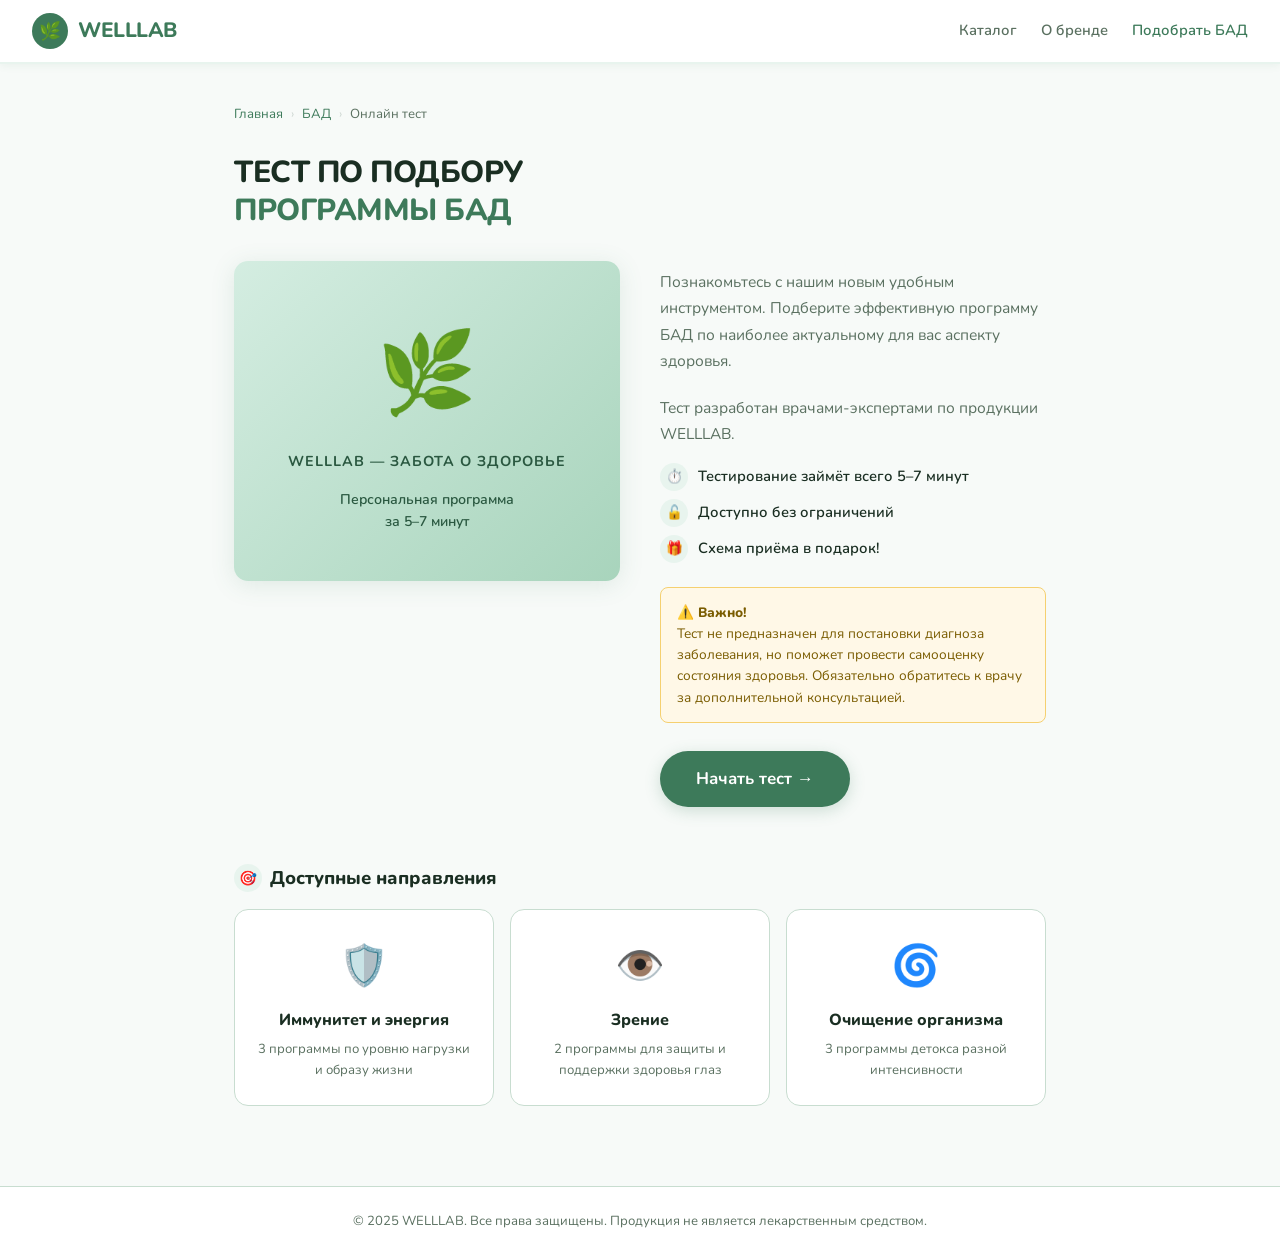
==== index.html @ 95572bc6 "проект ver 1" ====
<!DOCTYPE html>
<html lang="ru">
<head>
  <meta charset="UTF-8"/>
  <meta name="viewport" content="width=device-width, initial-scale=1.0"/>
  <title>Тест по подбору БАД — WELLLAB</title>
  <link rel="preconnect" href="https://fonts.googleapis.com"/>
  <link href="https://fonts.googleapis.com/css2?family=Nunito:wght@400;600;700;800;900&display=swap" rel="stylesheet"/>
  <link rel="stylesheet" href="styles.css"/>
</head>
<body>

<!-- HEADER -->
<header class="site-header">
  <a href="index.html" class="logo">
    <div class="logo-icon">🌿</div>
    WELLLAB
  </a>
  <nav class="header-nav">
    <a href="#">Каталог</a>
    <a href="#">О бренде</a>
    <a href="index.html" style="color:var(--green)">Подобрать БАД</a>
  </nav>
</header>

<!-- MAIN -->
<main class="main-content">

  <!-- BREADCRUMBS -->
  <nav class="breadcrumbs">
    <a href="#">Главная</a>
    <span class="sep">›</span>
    <a href="#">БАД</a>
    <span class="sep">›</span>
    <span>Онлайн тест</span>
  </nav>

  <!-- PAGE TITLE -->
  <h1 class="page-title" style="margin-bottom:32px;">
    ТЕСТ ПО ПОДБОРУ<br/><span>ПРОГРАММЫ БАД</span>
  </h1>

  <!-- HERO -->
  <div class="welcome-hero">
    <div class="welcome-banner">
      <div class="welcome-banner-inner">
        <span class="banner-emoji">🌿</span>
        <div class="banner-label">WELLLAB — забота о здоровье</div>
        <div style="margin-top:16px;font-size:0.88rem;color:var(--green-dark);font-weight:600;line-height:1.5;">
          Персональная программа<br/>за 5–7 минут
        </div>
      </div>
    </div>

    <div class="welcome-info">
      <p class="welcome-description">
        Познакомьтесь с нашим новым удобным инструментом. Подберите эффективную программу БАД по наиболее актуальному для вас аспекту здоровья.
      </p>
      <p class="welcome-description" style="margin-bottom:16px;">
        Тест разработан врачами-экспертами по продукции WELLLAB.
      </p>

      <ul class="welcome-features">
        <li>
          <span class="feature-icon">⏱️</span>
          Тестирование займёт всего 5–7 минут
        </li>
        <li>
          <span class="feature-icon">🔓</span>
          Доступно без ограничений
        </li>
        <li>
          <span class="feature-icon">🎁</span>
          Схема приёма в подарок!
        </li>
      </ul>

      <div class="warning-box">
        <strong>⚠️ Важно!</strong><br/>
        Тест не предназначен для постановки диагноза заболевания, но поможет провести самооценку состояния здоровья. Обязательно обратитесь к врачу за дополнительной консультацией.
      </div>

      <a href="test.html" class="btn-primary" style="font-size:1.05rem;padding:15px 36px;">
        Начать тест →
      </a>
    </div>
  </div>

  <!-- DIRECTIONS BLOCK -->
  <div style="margin-top:48px;">
    <h2 class="section-title">
      <span class="section-icon">🎯</span>
      Доступные направления
    </h2>
    <div style="display:grid;grid-template-columns:repeat(3,1fr);gap:16px;">
      <div style="background:var(--white);border:1.5px solid var(--border);border-radius:var(--radius);padding:24px 20px;text-align:center;">
        <div style="font-size:2.5rem;margin-bottom:10px;">🛡️</div>
        <div style="font-weight:800;color:var(--text);margin-bottom:6px;">Иммунитет и энергия</div>
        <div style="font-size:0.82rem;color:var(--text-muted);">3 программы по уровню нагрузки и образу жизни</div>
      </div>
      <div style="background:var(--white);border:1.5px solid var(--border);border-radius:var(--radius);padding:24px 20px;text-align:center;">
        <div style="font-size:2.5rem;margin-bottom:10px;">👁️</div>
        <div style="font-weight:800;color:var(--text);margin-bottom:6px;">Зрение</div>
        <div style="font-size:0.82rem;color:var(--text-muted);">2 программы для защиты и поддержки здоровья глаз</div>
      </div>
      <div style="background:var(--white);border:1.5px solid var(--border);border-radius:var(--radius);padding:24px 20px;text-align:center;">
        <div style="font-size:2.5rem;margin-bottom:10px;">🌀</div>
        <div style="font-weight:800;color:var(--text);margin-bottom:6px;">Очищение организма</div>
        <div style="font-size:0.82rem;color:var(--text-muted);">3 программы детокса разной интенсивности</div>
      </div>
    </div>
  </div>

</main>

<footer class="site-footer">
  © 2025 WELLLAB. Все права защищены. Продукция не является лекарственным средством.
</footer>

</body>
</html>
---- styles.css ----
/* ===== CSS VARIABLES ===== */
:root {
  --green: #3d7a5a;
  --green-dark: #2a5840;
  --green-light: #e8f4ee;
  --green-mid: #6aab84;
  --accent: #f0a500;
  --accent-light: #fff8e7;
  --text: #1a2e22;
  --text-muted: #5a7060;
  --border: #c8ddd0;
  --bg: #f7faf8;
  --white: #ffffff;
  --red: #d94040;
  --red-light: #fdf0f0;
  --gray-light: #d0d8d4;
  --gray-mid: #8a9e94;
  --shadow: 0 2px 16px rgba(61,122,90,0.10);
  --shadow-card: 0 4px 24px rgba(61,122,90,0.13);
  --radius: 14px;
  --radius-sm: 8px;
}

/* ===== RESET & BASE ===== */
*, *::before, *::after { box-sizing: border-box; margin: 0; padding: 0; }

html { font-size: 16px; scroll-behavior: smooth; }

body {
  font-family: 'Nunito', 'Segoe UI', Arial, sans-serif;
  background: var(--bg);
  color: var(--text);
  min-height: 100vh;
  line-height: 1.6;
}

/* ===== HEADER ===== */
.site-header {
  background: var(--white);
  border-bottom: 2px solid var(--green-light);
  padding: 0 32px;
  height: 64px;
  display: flex;
  align-items: center;
  justify-content: space-between;
  position: sticky;
  top: 0;
  z-index: 100;
  box-shadow: 0 2px 8px rgba(61,122,90,0.07);
}

.logo {
  display: flex;
  align-items: center;
  gap: 10px;
  text-decoration: none;
  font-weight: 800;
  font-size: 1.3rem;
  color: var(--green);
  letter-spacing: -0.5px;
}

.logo-icon {
  width: 36px;
  height: 36px;
  background: var(--green);
  border-radius: 50%;
  display: flex;
  align-items: center;
  justify-content: center;
  color: white;
  font-size: 1.1rem;
}

.header-nav { display: flex; gap: 24px; align-items: center; }
.header-nav a {
  text-decoration: none;
  color: var(--text-muted);
  font-size: 0.92rem;
  font-weight: 600;
  transition: color 0.2s;
}
.header-nav a:hover { color: var(--green); }

/* ===== BREADCRUMBS ===== */
.breadcrumbs {
  display: flex;
  align-items: center;
  gap: 8px;
  font-size: 0.82rem;
  color: var(--text-muted);
  margin-bottom: 28px;
}
.breadcrumbs a { color: var(--green); text-decoration: none; }
.breadcrumbs a:hover { text-decoration: underline; }
.breadcrumbs .sep { color: var(--gray-light); }

/* ===== MAIN LAYOUT ===== */
.main-content {
  max-width: 860px;
  margin: 0 auto;
  padding: 40px 24px 80px;
}

/* ===== WELCOME PAGE ===== */
.welcome-hero {
  display: grid;
  grid-template-columns: 1fr 1fr;
  gap: 40px;
  align-items: start;
  margin-bottom: 40px;
}

.welcome-banner {
  border-radius: var(--radius);
  overflow: hidden;
  box-shadow: var(--shadow-card);
  background: linear-gradient(135deg, #d4ede1 0%, #a8d4bc 100%);
  min-height: 320px;
  display: flex;
  align-items: center;
  justify-content: center;
  position: relative;
}

.welcome-banner-inner {
  text-align: center;
  padding: 32px;
}

.banner-emoji { font-size: 5rem; display: block; margin-bottom: 12px; }
.banner-label {
  font-size: 0.9rem;
  font-weight: 700;
  color: var(--green-dark);
  letter-spacing: 1px;
  text-transform: uppercase;
}

.welcome-info { padding: 8px 0; }

.page-title {
  font-size: 1.9rem;
  font-weight: 800;
  color: var(--text);
  line-height: 1.25;
  margin-bottom: 20px;
  letter-spacing: -0.5px;
}

.page-title span { color: var(--green); }

.welcome-description {
  font-size: 0.97rem;
  color: var(--text-muted);
  line-height: 1.7;
  margin-bottom: 20px;
}

.welcome-features {
  list-style: none;
  margin-bottom: 24px;
  display: flex;
  flex-direction: column;
  gap: 8px;
}

.welcome-features li {
  display: flex;
  align-items: center;
  gap: 10px;
  font-size: 0.92rem;
  color: var(--text);
  font-weight: 600;
}

.feature-icon {
  width: 28px;
  height: 28px;
  background: var(--green-light);
  border-radius: 50%;
  display: flex;
  align-items: center;
  justify-content: center;
  font-size: 0.85rem;
  flex-shrink: 0;
}

.warning-box {
  background: var(--accent-light);
  border: 1.5px solid #f5d070;
  border-radius: var(--radius-sm);
  padding: 14px 16px;
  font-size: 0.85rem;
  color: #7a5c00;
  line-height: 1.55;
  margin-bottom: 28px;
}

.warning-box strong { font-weight: 800; }

/* ===== BUTTONS ===== */
.btn-primary {
  display: inline-flex;
  align-items: center;
  gap: 8px;
  background: var(--green);
  color: var(--white);
  font-size: 1rem;
  font-weight: 700;
  padding: 14px 32px;
  border: none;
  border-radius: 50px;
  cursor: pointer;
  text-decoration: none;
  transition: background 0.2s, box-shadow 0.2s, transform 0.15s;
  box-shadow: 0 4px 16px rgba(61,122,90,0.22);
}

.btn-primary:hover {
  background: var(--green-dark);
  box-shadow: 0 6px 24px rgba(61,122,90,0.30);
  transform: translateY(-1px);
}

.btn-primary:active { transform: translateY(0); }

.btn-secondary {
  display: inline-flex;
  align-items: center;
  gap: 8px;
  background: var(--white);
  color: var(--green);
  font-size: 0.95rem;
  font-weight: 700;
  padding: 12px 24px;
  border: 2px solid var(--green);
  border-radius: 50px;
  cursor: pointer;
  text-decoration: none;
  transition: all 0.2s;
}

.btn-secondary:hover {
  background: var(--green-light);
}

.btn-secondary:disabled, .btn-secondary[disabled] {
  opacity: 0.38;
  cursor: not-allowed;
  pointer-events: none;
}

.btn-accent {
  display: inline-flex;
  align-items: center;
  gap: 8px;
  background: var(--accent);
  color: var(--white);
  font-size: 1.05rem;
  font-weight: 800;
  padding: 15px 36px;
  border: none;
  border-radius: 50px;
  cursor: pointer;
  text-decoration: none;
  transition: background 0.2s, box-shadow 0.2s, transform 0.15s;
  box-shadow: 0 4px 18px rgba(240,165,0,0.25);
}

.btn-accent:hover {
  background: #d4920a;
  box-shadow: 0 6px 24px rgba(240,165,0,0.35);
  transform: translateY(-1px);
}

/* ===== STEPPER ===== */
.stepper-wrap {
  margin-bottom: 32px;
}

.stepper-header {
  display: flex;
  justify-content: space-between;
  align-items: center;
  margin-bottom: 12px;
}

.stepper-title {
  font-size: 1.5rem;
  font-weight: 800;
  color: var(--text);
}

.step-label {
  font-size: 0.85rem;
  font-weight: 700;
  color: var(--text-muted);
  background: var(--green-light);
  padding: 4px 12px;
  border-radius: 50px;
}

.stepper-bar {
  display: flex;
  gap: 8px;
  margin-bottom: 6px;
}

.step-track {
  flex: 1;
  height: 6px;
  border-radius: 3px;
  background: var(--gray-light);
  transition: background 0.3s;
}

.step-track.active { background: var(--text); }
.step-track.done { background: var(--green); }

/* ===== QUESTION CARD ===== */
.question-card {
  background: var(--white);
  border-radius: var(--radius);
  box-shadow: var(--shadow);
  padding: 36px 40px;
  margin-bottom: 24px;
  border: 1.5px solid var(--border);
  animation: fadeInUp 0.3s ease;
}

@keyframes fadeInUp {
  from { opacity: 0; transform: translateY(16px); }
  to { opacity: 1; transform: translateY(0); }
}

.question-meta {
  display: flex;
  align-items: center;
  gap: 10px;
  margin-bottom: 14px;
}

.question-num {
  font-size: 0.8rem;
  font-weight: 700;
  color: var(--green);
  background: var(--green-light);
  padding: 3px 10px;
  border-radius: 50px;
  letter-spacing: 0.5px;
}

.question-text {
  font-size: 1.1rem;
  font-weight: 700;
  color: var(--text);
  line-height: 1.4;
  margin-bottom: 20px;
}

/* ===== INPUT FIELDS ===== */
.input-field {
  width: 100%;
  max-width: 220px;
  padding: 12px 16px;
  border: 2px solid var(--border);
  border-radius: var(--radius-sm);
  font-size: 1rem;
  font-family: inherit;
  color: var(--text);
  background: var(--white);
  transition: border-color 0.2s, box-shadow 0.2s;
  outline: none;
}

.input-field:focus {
  border-color: var(--green);
  box-shadow: 0 0 0 3px rgba(61,122,90,0.12);
}

.input-field.error {
  border-color: var(--red);
  box-shadow: 0 0 0 3px rgba(217,64,64,0.10);
}

.input-hint {
  margin-top: 6px;
  font-size: 0.8rem;
  color: var(--red);
  font-weight: 600;
  display: none;
}

.input-hint.visible { display: block; }

/* ===== RADIO OPTIONS ===== */
.options-list {
  display: flex;
  flex-direction: column;
  gap: 10px;
}

.option-label {
  display: flex;
  align-items: center;
  gap: 12px;
  padding: 13px 18px;
  border: 2px solid var(--border);
  border-radius: var(--radius-sm);
  cursor: pointer;
  transition: border-color 0.2s, background 0.2s;
  font-size: 0.97rem;
  font-weight: 600;
  color: var(--text);
  user-select: none;
}

.option-label:hover {
  border-color: var(--green-mid);
  background: var(--green-light);
}

.option-label.selected {
  border-color: var(--green);
  background: var(--green-light);
  color: var(--green-dark);
}

.option-radio {
  width: 20px;
  height: 20px;
  border: 2px solid var(--border);
  border-radius: 50%;
  flex-shrink: 0;
  display: flex;
  align-items: center;
  justify-content: center;
  transition: border-color 0.2s;
}

.option-label.selected .option-radio {
  border-color: var(--green);
  background: var(--green);
}

.option-label.selected .option-radio::after {
  content: '';
  width: 8px;
  height: 8px;
  background: white;
  border-radius: 50%;
}

/* ===== NAV BUTTONS ===== */
.nav-buttons {
  display: flex;
  gap: 12px;
  align-items: center;
  justify-content: space-between;
  margin-top: 8px;
}

.nav-left { display: flex; gap: 12px; }

/* ===== PROGRESS INFO ===== */
.progress-info {
  display: flex;
  align-items: center;
  justify-content: space-between;
  font-size: 0.82rem;
  color: var(--text-muted);
  margin-top: 4px;
}

/* ===== RESULT PAGE ===== */
.result-hero {
  background: linear-gradient(135deg, var(--green) 0%, var(--green-dark) 100%);
  border-radius: var(--radius);
  padding: 40px;
  color: white;
  text-align: center;
  margin-bottom: 32px;
  position: relative;
  overflow: hidden;
}

.result-hero::before {
  content: '';
  position: absolute;
  top: -40px; right: -40px;
  width: 180px; height: 180px;
  border-radius: 50%;
  background: rgba(255,255,255,0.07);
}

.result-hero::after {
  content: '';
  position: absolute;
  bottom: -60px; left: -20px;
  width: 220px; height: 220px;
  border-radius: 50%;
  background: rgba(255,255,255,0.05);
}

.result-check {
  font-size: 3.5rem;
  margin-bottom: 12px;
  display: block;
}

.result-title {
  font-size: 1.8rem;
  font-weight: 800;
  margin-bottom: 8px;
  letter-spacing: -0.5px;
}

.result-subtitle {
  font-size: 1rem;
  opacity: 0.85;
  max-width: 480px;
  margin: 0 auto;
  line-height: 1.6;
}

.result-program-name {
  display: inline-block;
  background: rgba(255,255,255,0.2);
  border-radius: 50px;
  padding: 6px 20px;
  font-size: 0.9rem;
  font-weight: 700;
  margin-top: 16px;
  letter-spacing: 0.5px;
}

/* Section titles */
.section-title {
  font-size: 1.15rem;
  font-weight: 800;
  color: var(--text);
  margin-bottom: 16px;
  display: flex;
  align-items: center;
  gap: 8px;
}

.section-icon {
  width: 28px;
  height: 28px;
  background: var(--green-light);
  border-radius: 50%;
  display: flex;
  align-items: center;
  justify-content: center;
  font-size: 0.9rem;
}

/* Benefits */
.benefits-grid {
  display: grid;
  grid-template-columns: repeat(auto-fill, minmax(200px, 1fr));
  gap: 12px;
  margin-bottom: 32px;
}

.benefit-card {
  background: var(--white);
  border: 1.5px solid var(--border);
  border-radius: var(--radius-sm);
  padding: 16px 18px;
  font-size: 0.88rem;
  font-weight: 600;
  color: var(--text);
  display: flex;
  align-items: flex-start;
  gap: 10px;
  line-height: 1.4;
}

.benefit-dot {
  width: 8px;
  height: 8px;
  background: var(--green);
  border-radius: 50%;
  flex-shrink: 0;
  margin-top: 4px;
}

/* Products */
.products-grid {
  display: flex;
  flex-direction: column;
  gap: 12px;
  margin-bottom: 32px;
}

.product-card {
  background: var(--white);
  border: 1.5px solid var(--border);
  border-radius: var(--radius-sm);
  padding: 16px 20px;
  display: flex;
  align-items: center;
  gap: 16px;
  transition: border-color 0.2s, box-shadow 0.2s;
}

.product-card:hover { border-color: var(--green-mid); box-shadow: var(--shadow); }

.product-checkbox {
  width: 22px;
  height: 22px;
  border: 2px solid var(--green);
  border-radius: 6px;
  flex-shrink: 0;
  display: flex;
  align-items: center;
  justify-content: center;
  cursor: pointer;
  background: var(--green);
  transition: background 0.2s, border-color 0.2s;
}

.product-checkbox.unchecked {
  background: transparent;
}

.product-checkbox svg { width: 14px; height: 14px; }

.product-icon {
  width: 48px;
  height: 48px;
  background: var(--green-light);
  border-radius: 10px;
  display: flex;
  align-items: center;
  justify-content: center;
  font-size: 1.4rem;
  flex-shrink: 0;
}

.product-info { flex: 1; }
.product-name {
  font-size: 0.97rem;
  font-weight: 700;
  color: var(--text);
  margin-bottom: 2px;
}

.product-article {
  font-size: 0.78rem;
  color: var(--text-muted);
}

.product-price {
  font-size: 1.05rem;
  font-weight: 800;
  color: var(--green);
  white-space: nowrap;
}

/* CTA block */
.cta-block {
  background: var(--white);
  border: 1.5px solid var(--border);
  border-radius: var(--radius);
  padding: 28px 32px;
  display: flex;
  align-items: center;
  justify-content: space-between;
  gap: 20px;
  flex-wrap: wrap;
  margin-bottom: 20px;
}

.cta-total {
  font-size: 1.4rem;
  font-weight: 800;
  color: var(--text);
}

.cta-total span {
  color: var(--green);
}

.cta-sub {
  font-size: 0.82rem;
  color: var(--text-muted);
  margin-top: 2px;
}

.btn-download {
  display: inline-flex;
  align-items: center;
  gap: 8px;
  background: var(--white);
  color: var(--text-muted);
  font-size: 0.88rem;
  font-weight: 700;
  padding: 10px 20px;
  border: 2px solid var(--border);
  border-radius: 50px;
  cursor: pointer;
  text-decoration: none;
  transition: all 0.2s;
}

.btn-download:hover {
  border-color: var(--green);
  color: var(--green);
}

/* ===== FOOTER ===== */
.site-footer {
  background: var(--white);
  border-top: 1.5px solid var(--border);
  text-align: center;
  padding: 24px;
  font-size: 0.82rem;
  color: var(--text-muted);
}

/* ===== RESPONSIVE ===== */
@media (max-width: 700px) {
  .welcome-hero { grid-template-columns: 1fr; }
  .question-card { padding: 24px 20px; }
  .cta-block { flex-direction: column; align-items: flex-start; }
  .result-hero { padding: 28px 20px; }
  .site-header { padding: 0 16px; }
  .main-content { padding: 24px 16px 60px; }
  .header-nav { display: none; }
  .benefits-grid { grid-template-columns: 1fr 1fr; }
}
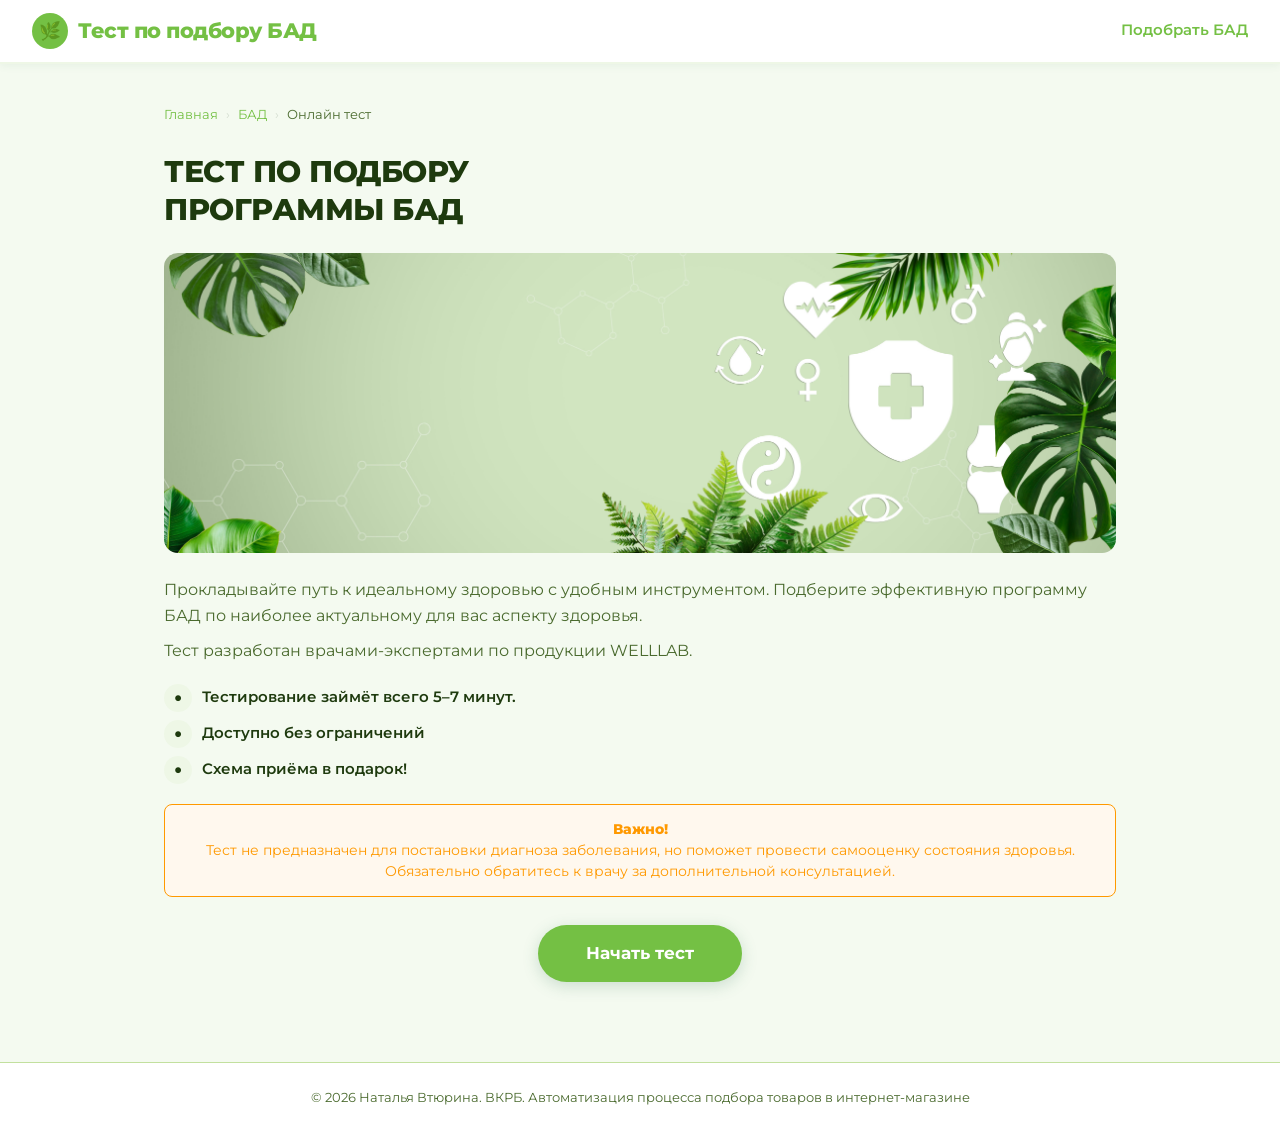
==== commit 7e7d3ee2: "проект ver 2" ====
--- a/index.html
+++ b/index.html
@@ -3,9 +3,10 @@
 <head>
   <meta charset="UTF-8"/>
   <meta name="viewport" content="width=device-width, initial-scale=1.0"/>
-  <title>Тест по подбору БАД — WELLLAB</title>
+  <title>Тест по подбору БАД</title>
+  <link rel="icon" type="image/png" href="pictures/favicon.png"/>
   <link rel="preconnect" href="https://fonts.googleapis.com"/>
-  <link href="https://fonts.googleapis.com/css2?family=Nunito:wght@400;600;700;800;900&display=swap" rel="stylesheet"/>
+  <link href="https://fonts.googleapis.com/css2?family=Montserrat:wght@400;500;600;700;800;900&display=swap" rel="stylesheet"/>
   <link rel="stylesheet" href="styles.css"/>
 </head>
 <body>
@@ -14,11 +15,9 @@
 <header class="site-header">
   <a href="index.html" class="logo">
     <div class="logo-icon">🌿</div>
-    WELLLAB
+    Тест по подбору БАД
   </a>
   <nav class="header-nav">
-    <a href="#">Каталог</a>
-    <a href="#">О бренде</a>
     <a href="index.html" style="color:var(--green)">Подобрать БАД</a>
   </nav>
 </header>
@@ -36,85 +35,57 @@
   </nav>
 
   <!-- PAGE TITLE -->
-  <h1 class="page-title" style="margin-bottom:32px;">
-    ТЕСТ ПО ПОДБОРУ<br/><span>ПРОГРАММЫ БАД</span>
+  <h1 class="page-title" style="margin-bottom:24px;">
+    ТЕСТ ПО ПОДБОРУ<br/>ПРОГРАММЫ БАД
   </h1>
 
-  <!-- HERO -->
-  <div class="welcome-hero">
-    <div class="welcome-banner">
-      <div class="welcome-banner-inner">
-        <span class="banner-emoji">🌿</span>
-        <div class="banner-label">WELLLAB — забота о здоровье</div>
-        <div style="margin-top:16px;font-size:0.88rem;color:var(--green-dark);font-weight:600;line-height:1.5;">
-          Персональная программа<br/>за 5–7 минут
-        </div>
-      </div>
-    </div>
-
-    <div class="welcome-info">
-      <p class="welcome-description">
-        Познакомьтесь с нашим новым удобным инструментом. Подберите эффективную программу БАД по наиболее актуальному для вас аспекту здоровья.
-      </p>
-      <p class="welcome-description" style="margin-bottom:16px;">
-        Тест разработан врачами-экспертами по продукции WELLLAB.
-      </p>
-
-      <ul class="welcome-features">
-        <li>
-          <span class="feature-icon">⏱️</span>
-          Тестирование займёт всего 5–7 минут
-        </li>
-        <li>
-          <span class="feature-icon">🔓</span>
-          Доступно без ограничений
-        </li>
-        <li>
-          <span class="feature-icon">🎁</span>
-          Схема приёма в подарок!
-        </li>
-      </ul>
-
-      <div class="warning-box">
-        <strong>⚠️ Важно!</strong><br/>
-        Тест не предназначен для постановки диагноза заболевания, но поможет провести самооценку состояния здоровья. Обязательно обратитесь к врачу за дополнительной консультацией.
-      </div>
-
-      <a href="test.html" class="btn-primary" style="font-size:1.05rem;padding:15px 36px;">
-        Начать тест →
-      </a>
-    </div>
+  <!-- BANNER IMAGE -->
+  <div style="border-radius:var(--radius);overflow:hidden;margin-bottom:24px;">
+    <img src="pictures/стартовый баннер.jpg" alt="WELLLAB" style="width:100%;display:block;object-fit:cover;">
   </div>
 
-  <!-- DIRECTIONS BLOCK -->
-  <div style="margin-top:48px;">
-    <h2 class="section-title">
-      <span class="section-icon">🎯</span>
-      Доступные направления
-    </h2>
-    <div style="display:grid;grid-template-columns:repeat(3,1fr);gap:16px;">
-      <div style="background:var(--white);border:1.5px solid var(--border);border-radius:var(--radius);padding:24px 20px;text-align:center;">
-        <div style="font-size:2.5rem;margin-bottom:10px;">🛡️</div>
-        <div style="font-weight:800;color:var(--text);margin-bottom:6px;">Иммунитет и энергия</div>
-        <div style="font-size:0.82rem;color:var(--text-muted);">3 программы по уровню нагрузки и образу жизни</div>
-      </div>
-      <div style="background:var(--white);border:1.5px solid var(--border);border-radius:var(--radius);padding:24px 20px;text-align:center;">
-        <div style="font-size:2.5rem;margin-bottom:10px;">👁️</div>
-        <div style="font-weight:800;color:var(--text);margin-bottom:6px;">Зрение</div>
-        <div style="font-size:0.82rem;color:var(--text-muted);">2 программы для защиты и поддержки здоровья глаз</div>
-      </div>
-      <div style="background:var(--white);border:1.5px solid var(--border);border-radius:var(--radius);padding:24px 20px;text-align:center;">
-        <div style="font-size:2.5rem;margin-bottom:10px;">🌀</div>
-        <div style="font-weight:800;color:var(--text);margin-bottom:6px;">Очищение организма</div>
-        <div style="font-size:0.82rem;color:var(--text-muted);">3 программы детокса разной интенсивности</div>
-      </div>
-    </div>
+  <!-- DESCRIPTION -->
+  <p class="welcome-description" style="margin-bottom:8px;">
+    Прокладывайте путь к идеальному здоровью с удобным инструментом. Подберите эффективную программу БАД по наиболее актуальному для вас аспекту здоровья.
+  </p>
+  <p class="welcome-description" style="margin-bottom:20px;">
+    Тест разработан врачами-экспертами по продукции WELLLAB.
+  </p>
+
+  <!-- FEATURES -->
+  <ul class="welcome-features" style="margin-bottom:20px;">
+    <li>
+      <span class="feature-icon">●</span>
+      Тестирование займёт всего 5–7 минут.
+    </li>
+    <li>
+      <span class="feature-icon">●</span>
+      Доступно без ограничений
+    </li>
+    <li>
+      <span class="feature-icon">●</span>
+      Схема приёма в подарок!
+    </li>
+  </ul>
+
+  <!-- WARNING -->
+  <div class="warning-box" style="margin-bottom:28px;">
+    <strong>Важно!</strong><br/>
+    Тест не предназначен для постановки диагноза заболевания, но поможет провести самооценку состояния здоровья. Обязательно обратитесь к врачу за дополнительной консультацией.
   </div>
+
+  <!-- CTA -->
+  <div style="text-align:center;">
+    <a href="test.html" class="btn-primary" style="font-size:1.05rem;padding:15px 48px;">
+      Начать тест
+    </a>
+  </div>
+
 
 </main>
 
 <footer class="site-footer">
-  © 2025 WELLLAB. Все права защищены. Продукция не является лекарственным средством.
+  © 2026 Наталья Втюрина. ВКРБ. Автоматизация процесса подбора товаров в интернет-магазине
 </footer>
 
 </body>
--- a/styles.css
+++ b/styles.css
@@ -1,22 +1,22 @@
 /* ===== CSS VARIABLES ===== */
 :root {
-  --green: #3d7a5a;
-  --green-dark: #2a5840;
-  --green-light: #e8f4ee;
-  --green-mid: #6aab84;
+  --green: #74c044;
+  --green-dark: #5a9633;
+  --green-light: #eef7e6;
+  --green-mid: #8ecf62;
   --accent: #f0a500;
   --accent-light: #fff8e7;
-  --text: #1a2e22;
-  --text-muted: #5a7060;
-  --border: #c8ddd0;
-  --bg: #f7faf8;
+  --text: #1e3a0e;
+  --text-muted: #4a6a2e;
+  --border: #c2e09e;
+  --bg: #f4faf0;
   --white: #ffffff;
   --red: #d94040;
   --red-light: #fdf0f0;
-  --gray-light: #d0d8d4;
-  --gray-mid: #8a9e94;
-  --shadow: 0 2px 16px rgba(61,122,90,0.10);
-  --shadow-card: 0 4px 24px rgba(61,122,90,0.13);
+  --gray-light: #d4ddd0;
+  --gray-mid: #8a9e84;
+  --shadow: 0 2px 16px rgba(116,192,68,0.10);
+  --shadow-card: 0 4px 24px rgba(116,192,68,0.13);
   --radius: 14px;
   --radius-sm: 8px;
 }
@@ -27,11 +27,13 @@
 html { font-size: 16px; scroll-behavior: smooth; }
 
 body {
-  font-family: 'Nunito', 'Segoe UI', Arial, sans-serif;
+  font-family: 'Montserrat', 'Segoe UI', Arial, sans-serif;
   background: var(--bg);
   color: var(--text);
   min-height: 100vh;
   line-height: 1.6;
+  display: flex;
+  flex-direction: column;
 }
 
 /* ===== HEADER ===== */
@@ -97,7 +99,9 @@
 
 /* ===== MAIN LAYOUT ===== */
 .main-content {
-  max-width: 860px;
+  flex: 1;
+  max-width: 1000px;
+  width: 100%;
   margin: 0 auto;
   padding: 40px 24px 80px;
 }
@@ -187,14 +191,15 @@
 }
 
 .warning-box {
-  background: var(--accent-light);
-  border: 1.5px solid #f5d070;
+  background: #fff8ee;
+  border: 1.5px solid #ff9900;
   border-radius: var(--radius-sm);
-  padding: 14px 16px;
+  padding: 14px 20px;
   font-size: 0.85rem;
-  color: #7a5c00;
+  color: #ff9900;
   line-height: 1.55;
   margin-bottom: 28px;
+  text-align: center;
 }
 
 .warning-box strong { font-weight: 800; }
@@ -255,7 +260,7 @@
   display: inline-flex;
   align-items: center;
   gap: 8px;
-  background: var(--accent);
+  background: #74c044;
   color: var(--white);
   font-size: 1.05rem;
   font-weight: 800;
@@ -265,12 +270,12 @@
   cursor: pointer;
   text-decoration: none;
   transition: background 0.2s, box-shadow 0.2s, transform 0.15s;
-  box-shadow: 0 4px 18px rgba(240,165,0,0.25);
+  box-shadow: 0 4px 18px rgba(116,192,68,0.25);
 }
 
 .btn-accent:hover {
-  background: #d4920a;
-  box-shadow: 0 6px 24px rgba(240,165,0,0.35);
+  background: #5a9633;
+  box-shadow: 0 6px 24px rgba(116,192,68,0.35);
   transform: translateY(-1px);
 }
 
@@ -362,7 +367,7 @@
 /* ===== INPUT FIELDS ===== */
 .input-field {
   width: 100%;
-  max-width: 220px;
+  max-width: 100%;
   padding: 12px 16px;
   border: 2px solid var(--border);
   border-radius: var(--radius-sm);
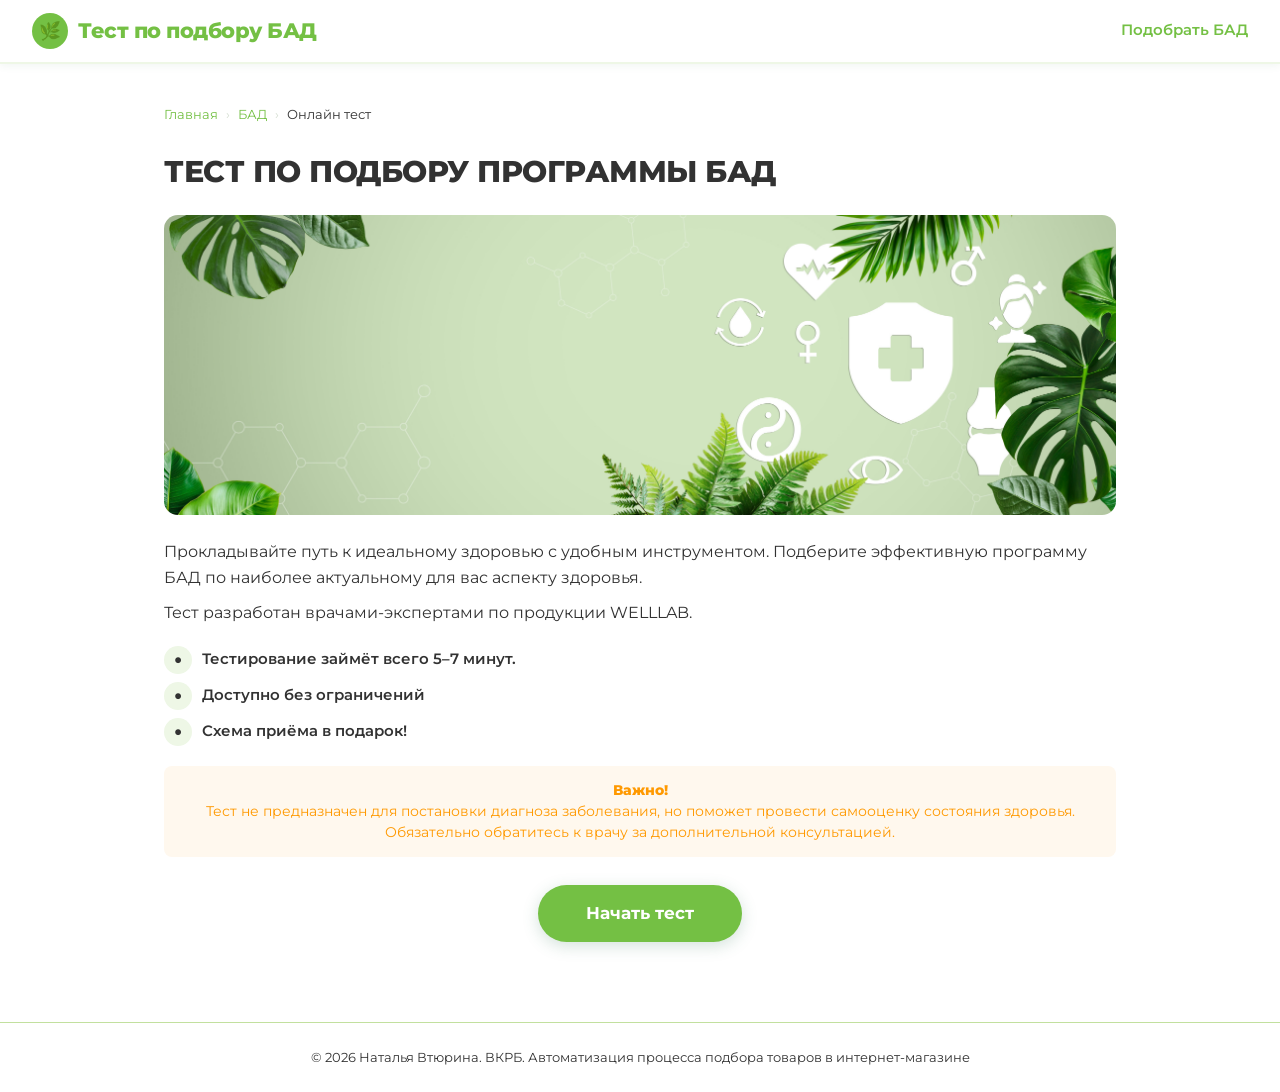
==== commit 2e8ff8fe: "Финальная версия" ====
--- a/index.html
+++ b/index.html
@@ -11,8 +11,8 @@
 </head>
 <body>
 
-<!-- HEADER -->
-<header class="site-header">
+
+  <header class="site-header">
   <a href="index.html" class="logo">
     <div class="logo-icon">🌿</div>
     Тест по подбору БАД
@@ -22,10 +22,10 @@
   </nav>
 </header>
 
-<!-- MAIN -->
+
 <main class="main-content">
 
-  <!-- BREADCRUMBS -->
+
   <nav class="breadcrumbs">
     <a href="#">Главная</a>
     <span class="sep">›</span>
@@ -34,17 +34,17 @@
     <span>Онлайн тест</span>
   </nav>
 
-  <!-- PAGE TITLE -->
+
   <h1 class="page-title" style="margin-bottom:24px;">
-    ТЕСТ ПО ПОДБОРУ<br/>ПРОГРАММЫ БАД
+    ТЕСТ ПО ПОДБОРУ ПРОГРАММЫ БАД
   </h1>
 
-  <!-- BANNER IMAGE -->
+
   <div style="border-radius:var(--radius);overflow:hidden;margin-bottom:24px;">
     <img src="pictures/стартовый баннер.jpg" alt="WELLLAB" style="width:100%;display:block;object-fit:cover;">
   </div>
 
-  <!-- DESCRIPTION -->
+
   <p class="welcome-description" style="margin-bottom:8px;">
     Прокладывайте путь к идеальному здоровью с удобным инструментом. Подберите эффективную программу БАД по наиболее актуальному для вас аспекту здоровья.
   </p>
@@ -52,7 +52,7 @@
     Тест разработан врачами-экспертами по продукции WELLLAB.
   </p>
 
-  <!-- FEATURES -->
+
   <ul class="welcome-features" style="margin-bottom:20px;">
     <li>
       <span class="feature-icon">●</span>
@@ -68,13 +68,13 @@
     </li>
   </ul>
 
-  <!-- WARNING -->
+
   <div class="warning-box" style="margin-bottom:28px;">
     <strong>Важно!</strong><br/>
     Тест не предназначен для постановки диагноза заболевания, но поможет провести самооценку состояния здоровья. Обязательно обратитесь к врачу за дополнительной консультацией.
   </div>
 
-  <!-- CTA -->
+
   <div style="text-align:center;">
     <a href="test.html" class="btn-primary" style="font-size:1.05rem;padding:15px 48px;">
       Начать тест
--- a/styles.css
+++ b/styles.css
@@ -1,4 +1,3 @@
-/* ===== CSS VARIABLES ===== */
 :root {
   --green: #74c044;
   --green-dark: #5a9633;
@@ -6,10 +5,10 @@
   --green-mid: #8ecf62;
   --accent: #f0a500;
   --accent-light: #fff8e7;
-  --text: #1e3a0e;
-  --text-muted: #4a6a2e;
+  --text: #323232;
+  --text-muted: #323232;
   --border: #c2e09e;
-  --bg: #f4faf0;
+  --bg: #ffffff;
   --white: #ffffff;
   --red: #d94040;
   --red-light: #fdf0f0;
@@ -21,10 +20,11 @@
   --radius-sm: 8px;
 }
 
-/* ===== RESET & BASE ===== */
 *, *::before, *::after { box-sizing: border-box; margin: 0; padding: 0; }
 
 html { font-size: 16px; scroll-behavior: smooth; }
+
+h1, h2, h3, h4, h5, h6 { color: #323232; }
 
 body {
   font-family: 'Montserrat', 'Segoe UI', Arial, sans-serif;
@@ -84,7 +84,6 @@
 }
 .header-nav a:hover { color: var(--green); }
 
-/* ===== BREADCRUMBS ===== */
 .breadcrumbs {
   display: flex;
   align-items: center;
@@ -97,7 +96,6 @@
 .breadcrumbs a:hover { text-decoration: underline; }
 .breadcrumbs .sep { color: var(--gray-light); }
 
-/* ===== MAIN LAYOUT ===== */
 .main-content {
   flex: 1;
   max-width: 1000px;
@@ -106,7 +104,6 @@
   padding: 40px 24px 80px;
 }
 
-/* ===== WELCOME PAGE ===== */
 .welcome-hero {
   display: grid;
   grid-template-columns: 1fr 1fr;
@@ -146,7 +143,7 @@
 .page-title {
   font-size: 1.9rem;
   font-weight: 800;
-  color: var(--text);
+  color: #323232;
   line-height: 1.25;
   margin-bottom: 20px;
   letter-spacing: -0.5px;
@@ -192,7 +189,7 @@
 
 .warning-box {
   background: #fff8ee;
-  border: 1.5px solid #ff9900;
+  border: none;
   border-radius: var(--radius-sm);
   padding: 14px 20px;
   font-size: 0.85rem;
@@ -204,7 +201,6 @@
 
 .warning-box strong { font-weight: 800; }
 
-/* ===== BUTTONS ===== */
 .btn-primary {
   display: inline-flex;
   align-items: center;
@@ -279,7 +275,6 @@
   transform: translateY(-1px);
 }
 
-/* ===== STEPPER ===== */
 .stepper-wrap {
   margin-bottom: 32px;
 }
@@ -364,7 +359,6 @@
   margin-bottom: 20px;
 }
 
-/* ===== INPUT FIELDS ===== */
 .input-field {
   width: 100%;
   max-width: 100%;
@@ -399,7 +393,6 @@
 
 .input-hint.visible { display: block; }
 
-/* ===== RADIO OPTIONS ===== */
 .options-list {
   display: flex;
   flex-direction: column;
@@ -457,7 +450,6 @@
   border-radius: 50%;
 }
 
-/* ===== NAV BUTTONS ===== */
 .nav-buttons {
   display: flex;
   gap: 12px;
@@ -478,35 +470,10 @@
   margin-top: 4px;
 }
 
-/* ===== RESULT PAGE ===== */
 .result-hero {
-  background: linear-gradient(135deg, var(--green) 0%, var(--green-dark) 100%);
-  border-radius: var(--radius);
-  padding: 40px;
-  color: white;
-  text-align: center;
   margin-bottom: 32px;
-  position: relative;
-  overflow: hidden;
-}
-
-.result-hero::before {
-  content: '';
-  position: absolute;
-  top: -40px; right: -40px;
-  width: 180px; height: 180px;
-  border-radius: 50%;
-  background: rgba(255,255,255,0.07);
-}
-
-.result-hero::after {
-  content: '';
-  position: absolute;
-  bottom: -60px; left: -20px;
-  width: 220px; height: 220px;
-  border-radius: 50%;
-  background: rgba(255,255,255,0.05);
-}
+}
+
 
 .result-check {
   font-size: 3.5rem;
@@ -540,7 +507,6 @@
   letter-spacing: 0.5px;
 }
 
-/* Section titles */
 .section-title {
   font-size: 1.15rem;
   font-weight: 800;
@@ -562,7 +528,6 @@
   font-size: 0.9rem;
 }
 
-/* Benefits */
 .benefits-grid {
   display: grid;
   grid-template-columns: repeat(auto-fill, minmax(200px, 1fr));
@@ -593,7 +558,6 @@
   margin-top: 4px;
 }
 
-/* Products */
 .products-grid {
   display: flex;
   flex-direction: column;
@@ -666,7 +630,6 @@
   white-space: nowrap;
 }
 
-/* CTA block */
 .cta-block {
   background: var(--white);
   border: 1.5px solid var(--border);
@@ -717,7 +680,6 @@
   color: var(--green);
 }
 
-/* ===== FOOTER ===== */
 .site-footer {
   background: var(--white);
   border-top: 1.5px solid var(--border);
@@ -727,12 +689,11 @@
   color: var(--text-muted);
 }
 
-/* ===== RESPONSIVE ===== */
 @media (max-width: 700px) {
   .welcome-hero { grid-template-columns: 1fr; }
   .question-card { padding: 24px 20px; }
   .cta-block { flex-direction: column; align-items: flex-start; }
-  .result-hero { padding: 28px 20px; }
+  .result-hero { margin-bottom: 24px; }
   .site-header { padding: 0 16px; }
   .main-content { padding: 24px 16px 60px; }
   .header-nav { display: none; }
